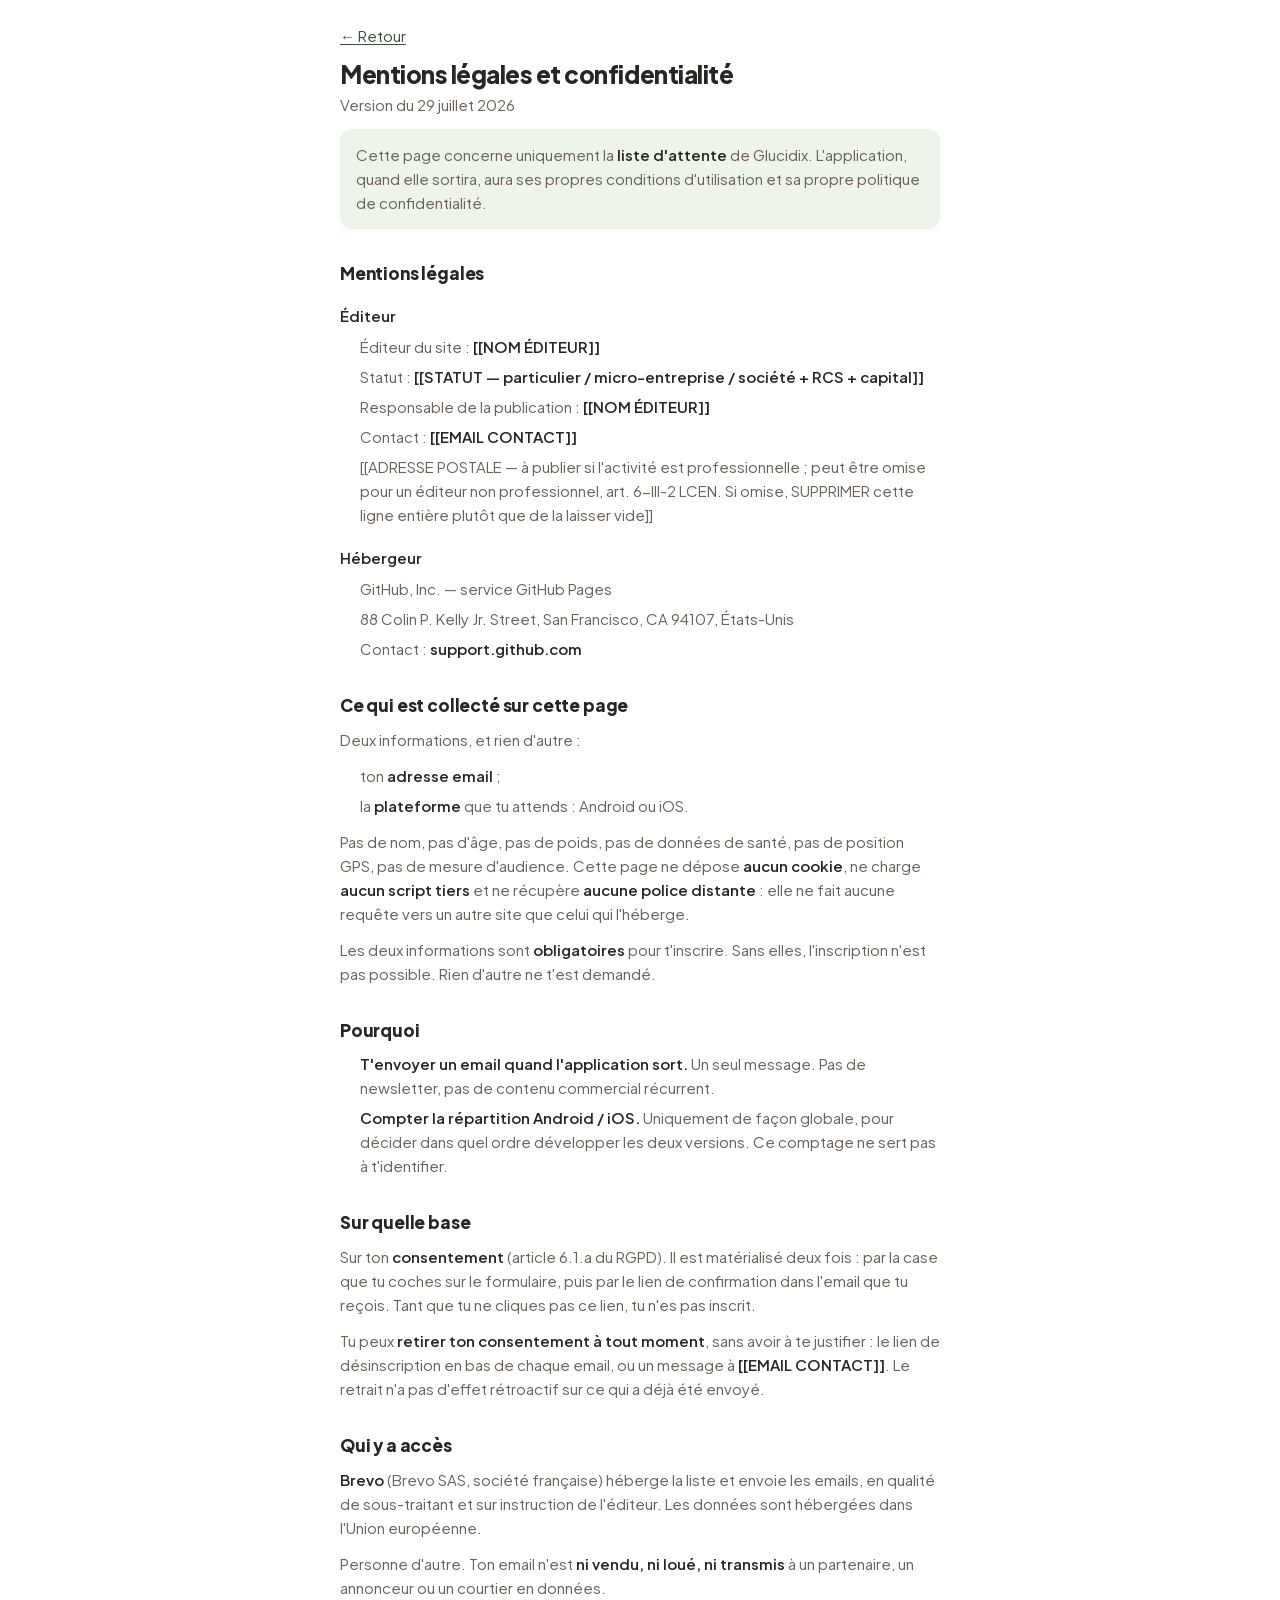
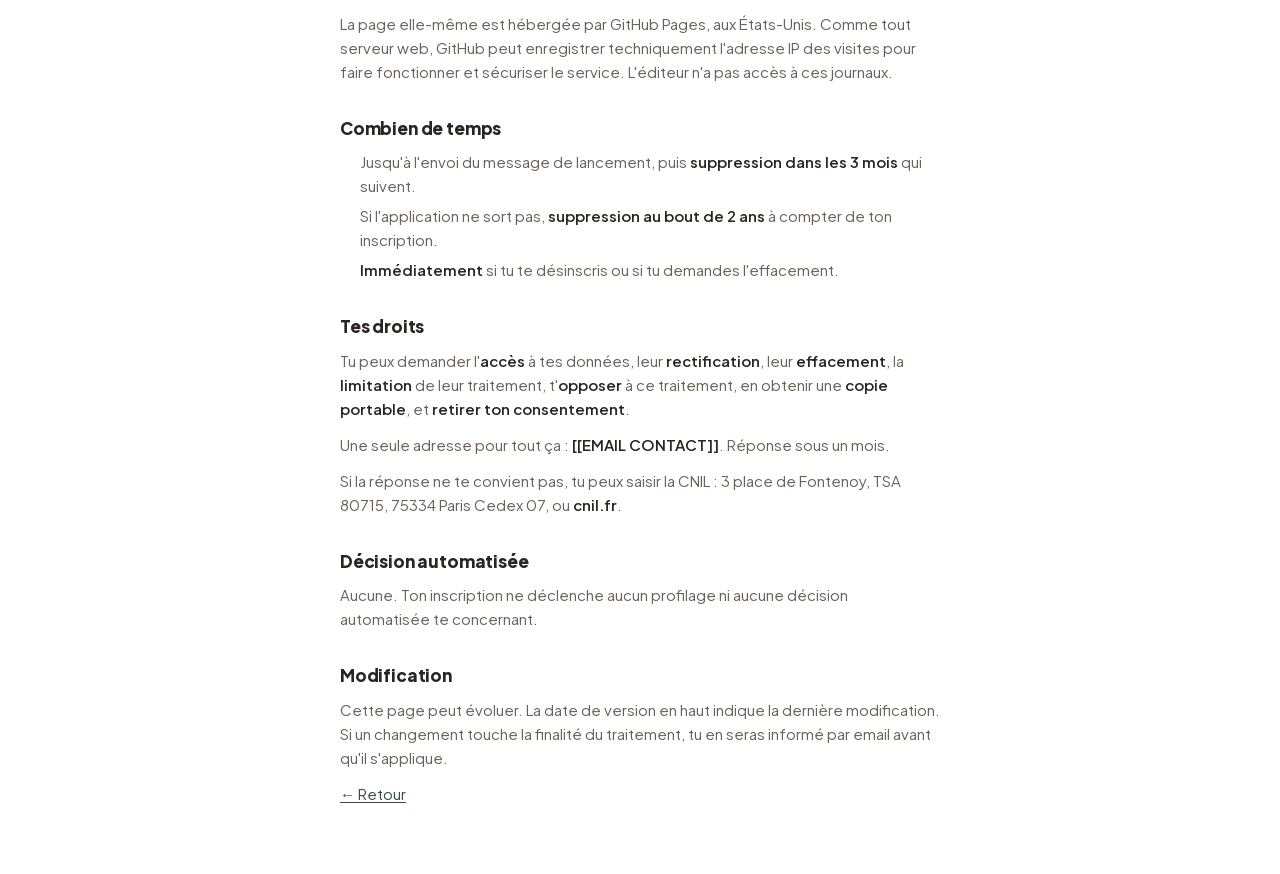
==== legal.html @ 0e7e0619 "GX-34-1 + GX-34-3 : squelette landing wishlist + page légale Page statique de liste d'attente (email" ====
<!DOCTYPE html>
<html lang="fr">
<head>
<meta charset="utf-8">
<meta name="viewport" content="width=device-width, initial-scale=1">
<title>Glucidix — Mentions légales et confidentialité</title>
<meta name="description" content="Mentions légales et information sur le traitement de ton email pour la liste d'attente Glucidix.">
<link rel="icon" href="favicon.svg" type="image/svg+xml">
<link rel="stylesheet" href="style.css">
</head>
<body>

<main class="doc">

  <p class="doc__back"><a href="index.html">&larr; Retour</a></p>

  <h1 class="doc__title">Mentions légales et confidentialité</h1>
  <p class="doc__date">Version du 29 juillet 2026</p>

  <p class="doc__intro">Cette page concerne uniquement la <strong>liste d'attente</strong> de Glucidix. L'application, quand elle sortira, aura ses propres conditions d'utilisation et sa propre politique de confidentialité.</p>

  <h2>Mentions légales</h2>

  <h3>Éditeur</h3>
  <ul>
    <li>Éditeur du site : <strong>[[NOM ÉDITEUR]]</strong></li>
    <li>Statut : <strong>[[STATUT — particulier / micro-entreprise / société + RCS + capital]]</strong></li>
    <li>Responsable de la publication : <strong>[[NOM ÉDITEUR]]</strong></li>
    <li>Contact : <strong>[[EMAIL CONTACT]]</strong></li>
    <li>[[ADRESSE POSTALE — à publier si l'activité est professionnelle ; peut être omise pour un éditeur non professionnel, art. 6-III-2 LCEN. Si omise, SUPPRIMER cette ligne entière plutôt que de la laisser vide]]</li>
  </ul>

  <h3>Hébergeur</h3>
  <ul>
    <li>GitHub, Inc. — service GitHub Pages</li>
    <li>88 Colin P. Kelly Jr. Street, San Francisco, CA 94107, États-Unis</li>
    <li>Contact : <span class="doc__nolink">support.github.com</span></li>
  </ul>

  <h2>Ce qui est collecté sur cette page</h2>

  <p>Deux informations, et rien d'autre :</p>
  <ul>
    <li>ton <strong>adresse email</strong> ;</li>
    <li>la <strong>plateforme</strong> que tu attends : Android ou iOS.</li>
  </ul>

  <p>Pas de nom, pas d'âge, pas de poids, pas de données de santé, pas de position GPS, pas de mesure d'audience. Cette page ne dépose <strong>aucun cookie</strong>, ne charge <strong>aucun script tiers</strong> et ne récupère <strong>aucune police distante</strong> : elle ne fait aucune requête vers un autre site que celui qui l'héberge.</p>

  <p>Les deux informations sont <strong>obligatoires</strong> pour t'inscrire. Sans elles, l'inscription n'est pas possible. Rien d'autre ne t'est demandé.</p>

  <h2>Pourquoi</h2>

  <ul>
    <li><strong>T'envoyer un email quand l'application sort.</strong> Un seul message. Pas de newsletter, pas de contenu commercial récurrent.</li>
    <li><strong>Compter la répartition Android / iOS.</strong> Uniquement de façon globale, pour décider dans quel ordre développer les deux versions. Ce comptage ne sert pas à t'identifier.</li>
  </ul>

  <h2>Sur quelle base</h2>

  <p>Sur ton <strong>consentement</strong> (article 6.1.a du RGPD). Il est matérialisé deux fois : par la case que tu coches sur le formulaire, puis par le lien de confirmation dans l'email que tu reçois. Tant que tu ne cliques pas ce lien, tu n'es pas inscrit.</p>

  <p>Tu peux <strong>retirer ton consentement à tout moment</strong>, sans avoir à te justifier : le lien de désinscription en bas de chaque email, ou un message à <strong>[[EMAIL CONTACT]]</strong>. Le retrait n'a pas d'effet rétroactif sur ce qui a déjà été envoyé.</p>

  <h2>Qui y a accès</h2>

  <p><strong>Brevo</strong> (Brevo SAS, société française) héberge la liste et envoie les emails, en qualité de sous-traitant et sur instruction de l'éditeur. Les données sont hébergées dans l'Union européenne.</p>

  <p>Personne d'autre. Ton email n'est <strong>ni vendu, ni loué, ni transmis</strong> à un partenaire, un annonceur ou un courtier en données.</p>

  <p>La page elle-même est hébergée par GitHub Pages, aux États-Unis. Comme tout serveur web, GitHub peut enregistrer techniquement l'adresse IP des visites pour faire fonctionner et sécuriser le service. L'éditeur n'a pas accès à ces journaux.</p>

  <h2>Combien de temps</h2>

  <ul>
    <li>Jusqu'à l'envoi du message de lancement, puis <strong>suppression dans les 3 mois</strong> qui suivent.</li>
    <li>Si l'application ne sort pas, <strong>suppression au bout de 2 ans</strong> à compter de ton inscription.</li>
    <li><strong>Immédiatement</strong> si tu te désinscris ou si tu demandes l'effacement.</li>
  </ul>

  <h2>Tes droits</h2>

  <p>Tu peux demander l'<strong>accès</strong> à tes données, leur <strong>rectification</strong>, leur <strong>effacement</strong>, la <strong>limitation</strong> de leur traitement, t'<strong>opposer</strong> à ce traitement, en obtenir une <strong>copie portable</strong>, et <strong>retirer ton consentement</strong>.</p>

  <p>Une seule adresse pour tout ça : <strong>[[EMAIL CONTACT]]</strong>. Réponse sous un mois.</p>

  <p>Si la réponse ne te convient pas, tu peux saisir la CNIL : 3 place de Fontenoy, TSA 80715, 75334 Paris Cedex 07, ou <span class="doc__nolink">cnil.fr</span>.</p>

  <h2>Décision automatisée</h2>

  <p>Aucune. Ton inscription ne déclenche aucun profilage ni aucune décision automatisée te concernant.</p>

  <h2>Modification</h2>

  <p>Cette page peut évoluer. La date de version en haut indique la dernière modification. Si un changement touche la finalité du traitement, tu en seras informé par email avant qu'il s'applique.</p>

  <p class="doc__back"><a href="index.html">&larr; Retour</a></p>

</main>

</body>
</html>
---- style.css ----
/* ==========================================================================
   Glucidix — landing statique (GX-34-1)
   Zéro dépendance, zéro requête sortante. Police locale dans fonts/.
   ========================================================================== */

@font-face {
  font-family: "Plus Jakarta Sans";
  src: url("fonts/plus-jakarta-sans-latin-var.woff2") format("woff2");
  font-weight: 100 900;
  font-style: normal;
  font-display: swap;
}

:root {
  /* Palette — valeurs figées, ne pas dévier */
  --bg: #FFFFFF;
  --surface-warm: #F5F6F5;
  --surface-sunken: #EFF1EF;
  --line: rgba(60, 40, 20, 0.06);
  --line-strong: rgba(60, 40, 20, 0.12);
  --ink: #2A2520;
  --ink-mute: #6B6157;
  --ink-faint: #9A9085;
  --accent: #6F9E6C;
  --accent-deep: #38503A;
  --accent-soft: #D6E7D2;
  --accent-wash: #EDF4EA;

  /* Rythme */
  --r-sm: 8px;
  --r-md: 12px;
  --r-lg: 16px;
  --gut: 20px;
  --maxw: 560px;
  --tap: 48px;

  --font: "Plus Jakarta Sans", -apple-system, BlinkMacSystemFont, "Segoe UI",
          Roboto, "Helvetica Neue", Arial, sans-serif;
}

/* --- Reset minimal ------------------------------------------------------- */

*, *::before, *::after { box-sizing: border-box; }

html { -webkit-text-size-adjust: 100%; }

body {
  margin: 0;
  background: var(--bg);
  color: var(--ink);
  font-family: var(--font);
  font-size: 16px;
  line-height: 1.45;
  font-weight: 400;
  -webkit-font-smoothing: antialiased;
}

h1, h2, h3, p, ul, fieldset, legend { margin: 0; padding: 0; }
ul { list-style: none; }
fieldset { border: 0; min-width: 0; }

a {
  color: var(--accent-deep);
  text-decoration: underline;
  text-underline-offset: 2px;
}

:focus-visible {
  outline: 2px solid var(--accent-deep);
  outline-offset: 2px;
  border-radius: 4px;
}

/* --- Layout -------------------------------------------------------------- */

.wrap {
  width: 100%;
  max-width: var(--maxw);
  margin: 0 auto;
  padding: 18px var(--gut) 40px;
}

/* --- Marque -------------------------------------------------------------- */

.brand {
  display: flex;
  align-items: center;
  gap: 10px;
  margin-bottom: 18px;
}

.brand__mark {
  width: 48px;
  height: 48px;
  flex: 0 0 auto;
  display: block;
}

.brand__word {
  font-size: 1.25rem;
  font-weight: 800;
  letter-spacing: -0.01em;
  color: var(--ink);
}

/* --- Hero ---------------------------------------------------------------- */

.hero__title {
  font-size: 1.6rem;
  line-height: 1.2;
  font-weight: 800;
  letter-spacing: -0.02em;
  margin-bottom: 18px;
  text-wrap: balance;
}

/* --- Formulaire ---------------------------------------------------------- */

.signup {
  display: flex;
  flex-direction: column;
  gap: 14px;
}

.field__label,
.platform__legend {
  display: block;
  font-size: 0.8125rem;
  font-weight: 600;
  color: var(--ink-mute);
  margin-bottom: 6px;
}

.field__input {
  width: 100%;
  min-height: var(--tap);
  padding: 12px 14px;
  font: inherit;
  color: var(--ink);
  background: var(--surface-warm);
  border: 1px solid var(--line-strong);
  border-radius: var(--r-md);
}

.field__input::placeholder { color: var(--ink-faint); }

.field__input:focus-visible {
  border-color: var(--accent);
  background: var(--bg);
}

/* Segments plateforme (radios natifs masqués, labels stylés) */

.segments {
  display: grid;
  grid-template-columns: 1fr 1fr;
  gap: 10px;
}

.segments__radio {
  position: absolute;
  width: 1px;
  height: 1px;
  margin: -1px;
  padding: 0;
  overflow: hidden;
  clip: rect(0 0 0 0);
  clip-path: inset(50%);
  white-space: nowrap;
  border: 0;
}

.segments__label {
  display: flex;
  align-items: center;
  justify-content: center;
  min-height: var(--tap);
  padding: 10px 12px;
  font-size: 0.9375rem;
  font-weight: 600;
  color: var(--ink);
  background: var(--surface-warm);
  border: 1px solid var(--line-strong);
  border-radius: var(--r-md);
  cursor: pointer;
  user-select: none;
}

.segments__radio:checked + .segments__label {
  background: var(--accent-wash);
  border-color: var(--accent-soft);
  box-shadow: inset 0 0 0 1px var(--accent-soft);
}

.segments__radio:focus-visible + .segments__label {
  outline: 2px solid var(--accent-deep);
  outline-offset: 2px;
}

/* Consentement */

/* Rangée à 44px mini : la cible tactile réelle est le <label> associé
   (for="consent"), qui occupe la largeur restante sur toute la hauteur.
   La case elle-même est à 24px = minimum WCAG 2.5.8 (AA).
   Ne pas repasser la case sous 24px. */

.consent {
  display: flex;
  align-items: center;
  gap: 10px;
  min-height: var(--tap);
  padding: 0;
}

.consent__box {
  flex: 0 0 auto;
  width: 24px;
  height: 24px;
  margin: 0;
  accent-color: var(--accent-deep);
}

/* Le <span> interne est INDISPENSABLE : sans lui, le texte et le lien
   deviennent deux items flex distincts et le lien se détache à droite. */

.consent__label {
  flex: 1 1 auto;
  display: flex;
  align-items: center;
  min-height: var(--tap);
  padding: 4px 0;
  font-size: 0.8125rem;
  line-height: 1.45;
  color: var(--ink-mute);
  cursor: pointer;
}

/* CTA */

.cta {
  width: 100%;
  min-height: var(--tap);
  padding: 13px 18px;
  font: inherit;
  /* 19px/800 = "texte large" WCAG (seuil 14pt gras) : blanc sur --accent
     donne 3,10:1, conforme AA à ce titre, et identique à l'app
     (Theme.kt : primary = AccentSage, onPrimary = Color.White).
     Ne pas descendre sous 1.1875rem ni sous 800 : le texte repasserait
     en "normal" où le seuil est 4,5:1 et le blanc échouerait. */
  font-size: 1.1875rem;
  font-weight: 800;
  line-height: 1.25;
  letter-spacing: -0.01em;
  color: var(--bg);
  background: var(--accent);
  border: 0;
  border-radius: var(--r-md);
  cursor: pointer;
  box-shadow: 0 1px 2px rgba(0, 0, 0, 0.08);
}

.cta:hover { background: var(--accent-deep); color: var(--bg); }
.cta:active { transform: translateY(1px); }

/* Zone de message (erreur / statut) — pilotée plus tard */

.formmsg {
  min-height: 1.2em;
  font-size: 0.8125rem;
  color: var(--ink-mute);
}

.formmsg:empty { min-height: 0; }

/* Bloc de confirmation — masqué par défaut, remplacera le formulaire */

.confirm {
  padding: 18px;
  background: var(--accent-wash);
  border: 1px solid var(--accent-soft);
  border-radius: var(--r-lg);
}

.confirm__text {
  font-size: 0.9375rem;
  font-weight: 600;
  color: var(--ink);
}

/* --- Bénéfices ----------------------------------------------------------- */

.benefits {
  margin-top: 40px;
  padding-top: 28px;
  border-top: 1px solid var(--line);
}

.benefits__title {
  font-size: 0.75rem;
  font-weight: 700;
  letter-spacing: 0.08em;
  text-transform: uppercase;
  color: var(--ink-mute);
  margin-bottom: 16px;
}

.benefits__list {
  display: flex;
  flex-direction: column;
  gap: 12px;
}

.benefit {
  padding: 14px 16px;
  background: var(--surface-sunken);
  border-radius: var(--r-md);
}

.benefit__title {
  font-size: 1rem;
  font-weight: 700;
  margin-bottom: 4px;
}

.benefit__text {
  font-size: 0.875rem;
  color: var(--ink-mute);
}

/* --- Pied de page -------------------------------------------------------- */

.foot {
  margin-top: 32px;
  padding-top: 16px;
  border-top: 1px solid var(--line);
}

.foot__line {
  font-size: 0.8125rem;
  color: var(--ink-mute);
}

/* --- Écrans plus larges (page de conversion, on ne s'étale pas) ---------- */

@media (min-width: 600px) {
  .wrap { padding-top: 48px; padding-bottom: 56px; }
  .hero__title { font-size: 2rem; }
  .benefits__list {
    flex-direction: row;
    gap: 10px;
  }
  .benefit { flex: 1 1 0; }
}

@media (prefers-reduced-motion: reduce) {
  .cta:active { transform: none; }
}

/* ── Page document (legal.html) ─────────────────────────────────────
   Même colonne que la landing. Aucun style inline, aucune ressource
   externe : la page légale respecte les mêmes invariants que index.html
   (0 requête sortante, 0 cookie), sinon elle contredirait son contenu. */

.doc {
  max-width: 40rem;
  margin: 0 auto;
  padding: 24px 20px 56px;
}

.doc__back {
  margin: 0 0 20px;
  font-size: 0.875rem;
}

.doc__back a {
  color: var(--accent-deep);
}

.doc__title {
  margin: 0 0 4px;
  font-size: 1.5rem;
  font-weight: 800;
  line-height: 1.2;
  letter-spacing: -0.02em;
  color: var(--ink);
}

.doc__date {
  margin: 0 0 20px;
  font-size: 0.8125rem;
  color: var(--ink-faint);
}

.doc__intro {
  margin: 0 0 28px;
  padding: 14px 16px;
  font-size: 0.9375rem;
  line-height: 1.55;
  color: var(--ink-mute);
  background: var(--accent-wash);
  border-radius: var(--r-md);
}

.doc h2 {
  margin: 32px 0 10px;
  font-size: 1.0625rem;
  font-weight: 800;
  letter-spacing: -0.01em;
  color: var(--ink);
}

.doc h3 {
  margin: 20px 0 8px;
  font-size: 0.9375rem;
  font-weight: 600;
  color: var(--ink);
}

.doc p,
.doc li {
  font-size: 0.9375rem;
  line-height: 1.6;
  color: var(--ink-mute);
}

.doc p {
  margin: 0 0 12px;
}

.doc ul {
  margin: 0 0 12px;
  padding-left: 20px;
}

.doc li {
  margin-bottom: 6px;
}

.doc strong {
  color: var(--ink);
  font-weight: 600;
}

.doc a {
  color: var(--accent-deep);
  text-decoration: underline;
  text-underline-offset: 2px;
}

/* Adresse citée en texte, volontairement pas cliquable : un lien
   sortant serait une requête vers un tiers au clic, et la page
   affirme n'en faire aucune. */

.doc__nolink {
  color: var(--ink);
  font-weight: 600;
  overflow-wrap: anywhere;
}
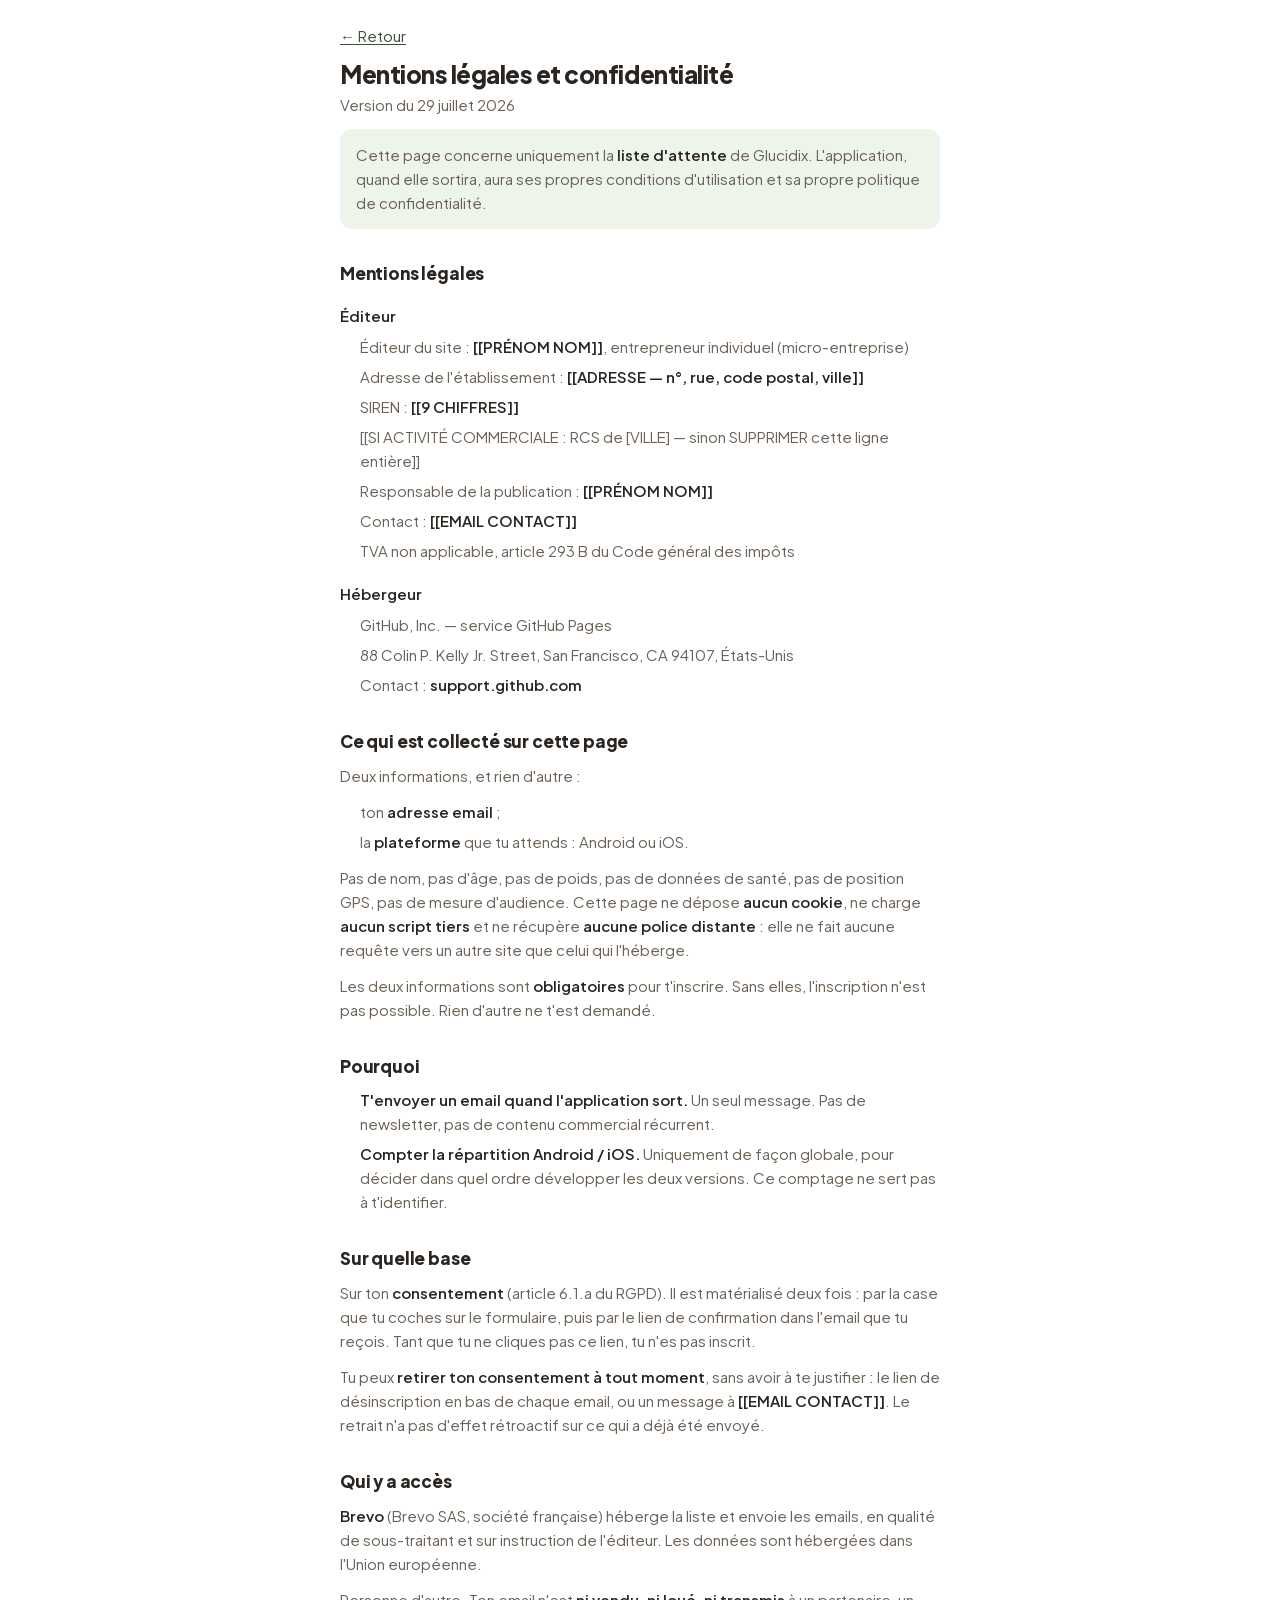
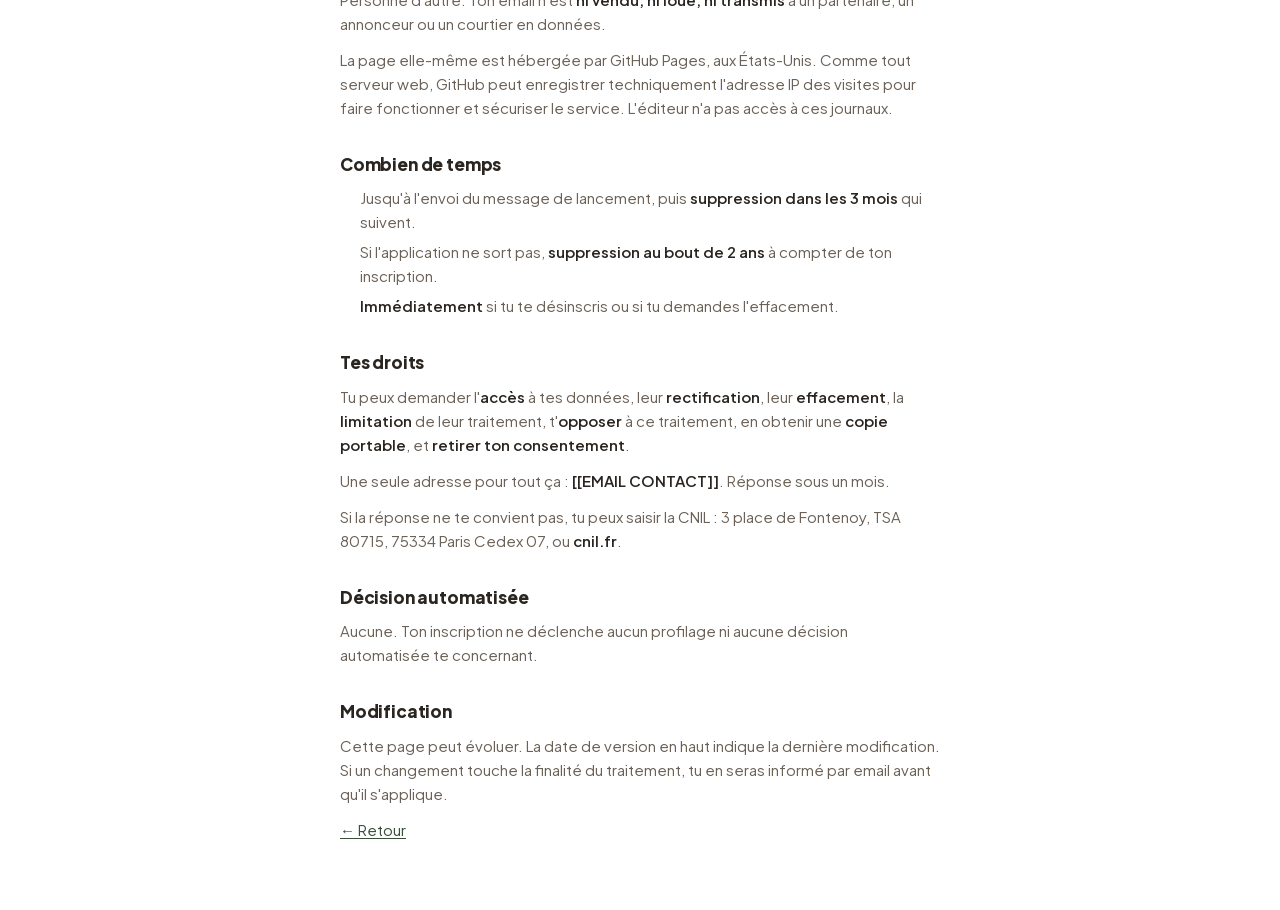
==== commit 92e70572: "GX-34-3 : mentions LCEN micro-entreprise + notice confidentialite wishlist Statut editeur arbitre : " ====
--- a/legal.html
+++ b/legal.html
@@ -23,11 +23,13 @@
 
   <h3>Éditeur</h3>
   <ul>
-    <li>Éditeur du site : <strong>[[NOM ÉDITEUR]]</strong></li>
-    <li>Statut : <strong>[[STATUT — particulier / micro-entreprise / société + RCS + capital]]</strong></li>
-    <li>Responsable de la publication : <strong>[[NOM ÉDITEUR]]</strong></li>
+    <li>Éditeur du site : <strong>[[PRÉNOM NOM]]</strong>, entrepreneur individuel (micro-entreprise)</li>
+    <li>Adresse de l'établissement : <strong>[[ADRESSE — n°, rue, code postal, ville]]</strong></li>
+    <li>SIREN : <strong>[[9 CHIFFRES]]</strong></li>
+    <li>[[SI ACTIVITÉ COMMERCIALE : RCS de [VILLE] — sinon SUPPRIMER cette ligne entière]]</li>
+    <li>Responsable de la publication : <strong>[[PRÉNOM NOM]]</strong></li>
     <li>Contact : <strong>[[EMAIL CONTACT]]</strong></li>
-    <li>[[ADRESSE POSTALE — à publier si l'activité est professionnelle ; peut être omise pour un éditeur non professionnel, art. 6-III-2 LCEN. Si omise, SUPPRIMER cette ligne entière plutôt que de la laisser vide]]</li>
+    <li>TVA non applicable, article 293 B du Code général des impôts</li>
   </ul>
 
   <h3>Hébergeur</h3>
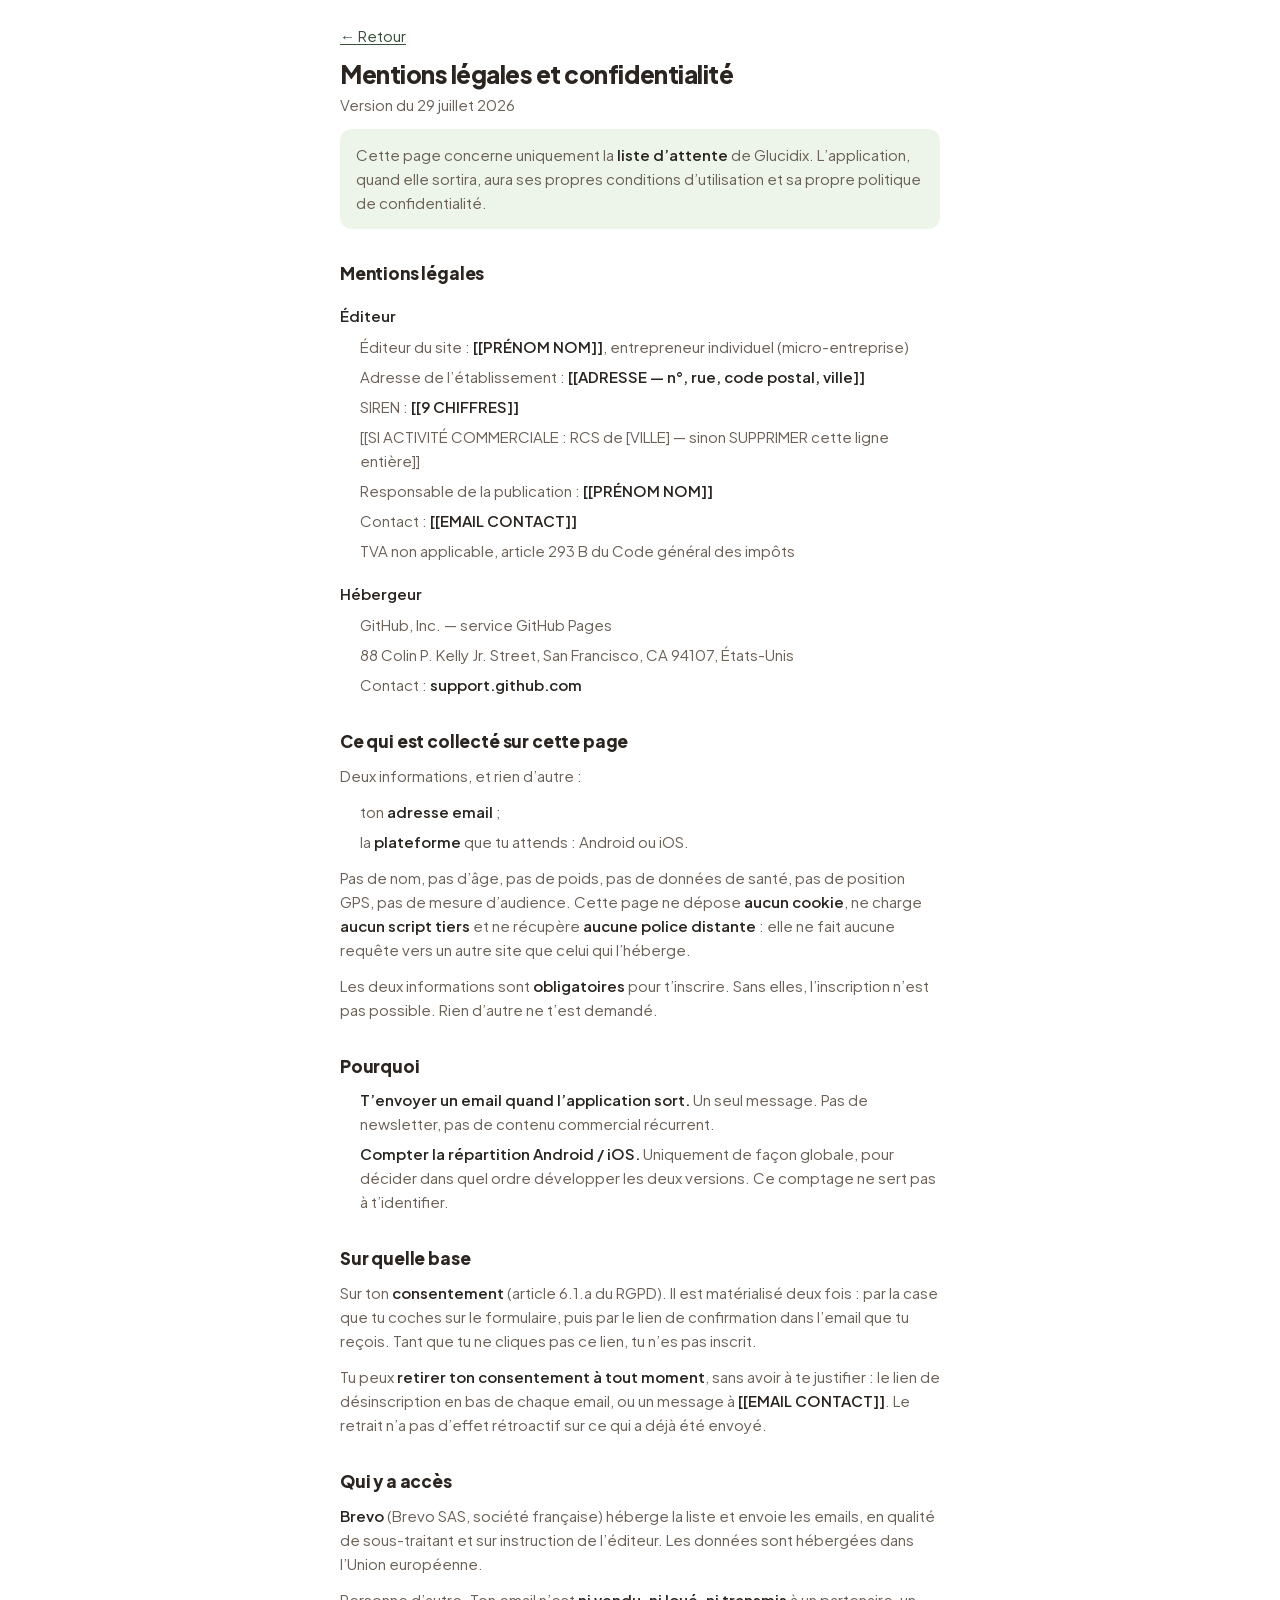
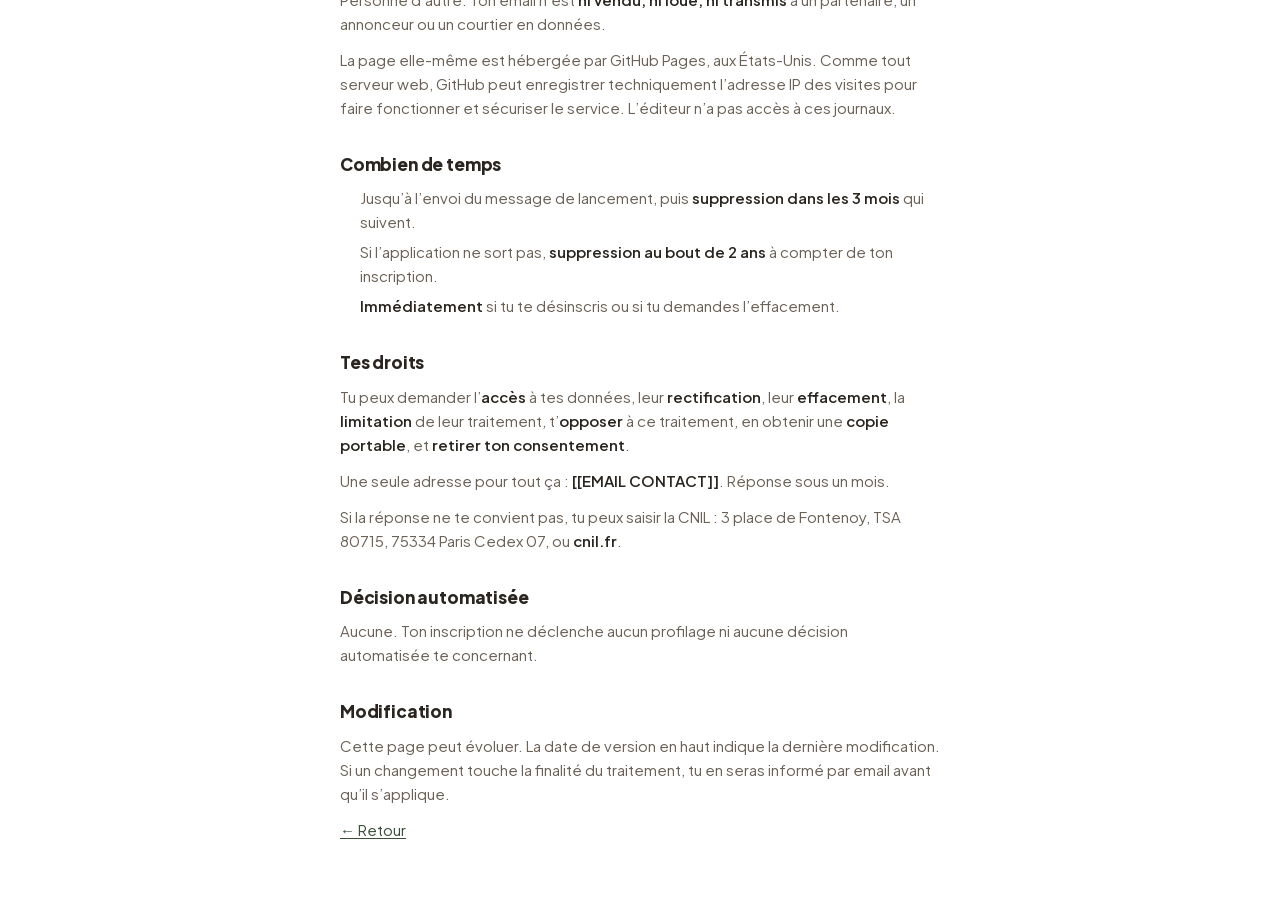
==== commit d2af4ea0: "GX-34-2 : copy minimale + apostrophes typographiques Copy ecrite en direct sur decision user (strict" ====
--- a/legal.html
+++ b/legal.html
@@ -4,7 +4,7 @@
 <meta charset="utf-8">
 <meta name="viewport" content="width=device-width, initial-scale=1">
 <title>Glucidix — Mentions légales et confidentialité</title>
-<meta name="description" content="Mentions légales et information sur le traitement de ton email pour la liste d'attente Glucidix.">
+<meta name="description" content="Mentions légales et information sur le traitement de ton email pour la liste d’attente Glucidix.">
 <link rel="icon" href="favicon.svg" type="image/svg+xml">
 <link rel="stylesheet" href="style.css">
 </head>
@@ -17,14 +17,14 @@
   <h1 class="doc__title">Mentions légales et confidentialité</h1>
   <p class="doc__date">Version du 29 juillet 2026</p>
 
-  <p class="doc__intro">Cette page concerne uniquement la <strong>liste d'attente</strong> de Glucidix. L'application, quand elle sortira, aura ses propres conditions d'utilisation et sa propre politique de confidentialité.</p>
+  <p class="doc__intro">Cette page concerne uniquement la <strong>liste d’attente</strong> de Glucidix. L’application, quand elle sortira, aura ses propres conditions d’utilisation et sa propre politique de confidentialité.</p>
 
   <h2>Mentions légales</h2>
 
   <h3>Éditeur</h3>
   <ul>
     <li>Éditeur du site : <strong>[[PRÉNOM NOM]]</strong>, entrepreneur individuel (micro-entreprise)</li>
-    <li>Adresse de l'établissement : <strong>[[ADRESSE — n°, rue, code postal, ville]]</strong></li>
+    <li>Adresse de l’établissement : <strong>[[ADRESSE — n°, rue, code postal, ville]]</strong></li>
     <li>SIREN : <strong>[[9 CHIFFRES]]</strong></li>
     <li>[[SI ACTIVITÉ COMMERCIALE : RCS de [VILLE] — sinon SUPPRIMER cette ligne entière]]</li>
     <li>Responsable de la publication : <strong>[[PRÉNOM NOM]]</strong></li>
@@ -41,48 +41,48 @@
 
   <h2>Ce qui est collecté sur cette page</h2>
 
-  <p>Deux informations, et rien d'autre :</p>
+  <p>Deux informations, et rien d’autre :</p>
   <ul>
     <li>ton <strong>adresse email</strong> ;</li>
     <li>la <strong>plateforme</strong> que tu attends : Android ou iOS.</li>
   </ul>
 
-  <p>Pas de nom, pas d'âge, pas de poids, pas de données de santé, pas de position GPS, pas de mesure d'audience. Cette page ne dépose <strong>aucun cookie</strong>, ne charge <strong>aucun script tiers</strong> et ne récupère <strong>aucune police distante</strong> : elle ne fait aucune requête vers un autre site que celui qui l'héberge.</p>
+  <p>Pas de nom, pas d’âge, pas de poids, pas de données de santé, pas de position GPS, pas de mesure d’audience. Cette page ne dépose <strong>aucun cookie</strong>, ne charge <strong>aucun script tiers</strong> et ne récupère <strong>aucune police distante</strong> : elle ne fait aucune requête vers un autre site que celui qui l’héberge.</p>
 
-  <p>Les deux informations sont <strong>obligatoires</strong> pour t'inscrire. Sans elles, l'inscription n'est pas possible. Rien d'autre ne t'est demandé.</p>
+  <p>Les deux informations sont <strong>obligatoires</strong> pour t’inscrire. Sans elles, l’inscription n’est pas possible. Rien d’autre ne t’est demandé.</p>
 
   <h2>Pourquoi</h2>
 
   <ul>
-    <li><strong>T'envoyer un email quand l'application sort.</strong> Un seul message. Pas de newsletter, pas de contenu commercial récurrent.</li>
-    <li><strong>Compter la répartition Android / iOS.</strong> Uniquement de façon globale, pour décider dans quel ordre développer les deux versions. Ce comptage ne sert pas à t'identifier.</li>
+    <li><strong>T’envoyer un email quand l’application sort.</strong> Un seul message. Pas de newsletter, pas de contenu commercial récurrent.</li>
+    <li><strong>Compter la répartition Android / iOS.</strong> Uniquement de façon globale, pour décider dans quel ordre développer les deux versions. Ce comptage ne sert pas à t’identifier.</li>
   </ul>
 
   <h2>Sur quelle base</h2>
 
-  <p>Sur ton <strong>consentement</strong> (article 6.1.a du RGPD). Il est matérialisé deux fois : par la case que tu coches sur le formulaire, puis par le lien de confirmation dans l'email que tu reçois. Tant que tu ne cliques pas ce lien, tu n'es pas inscrit.</p>
+  <p>Sur ton <strong>consentement</strong> (article 6.1.a du RGPD). Il est matérialisé deux fois : par la case que tu coches sur le formulaire, puis par le lien de confirmation dans l’email que tu reçois. Tant que tu ne cliques pas ce lien, tu n’es pas inscrit.</p>
 
-  <p>Tu peux <strong>retirer ton consentement à tout moment</strong>, sans avoir à te justifier : le lien de désinscription en bas de chaque email, ou un message à <strong>[[EMAIL CONTACT]]</strong>. Le retrait n'a pas d'effet rétroactif sur ce qui a déjà été envoyé.</p>
+  <p>Tu peux <strong>retirer ton consentement à tout moment</strong>, sans avoir à te justifier : le lien de désinscription en bas de chaque email, ou un message à <strong>[[EMAIL CONTACT]]</strong>. Le retrait n’a pas d’effet rétroactif sur ce qui a déjà été envoyé.</p>
 
   <h2>Qui y a accès</h2>
 
-  <p><strong>Brevo</strong> (Brevo SAS, société française) héberge la liste et envoie les emails, en qualité de sous-traitant et sur instruction de l'éditeur. Les données sont hébergées dans l'Union européenne.</p>
+  <p><strong>Brevo</strong> (Brevo SAS, société française) héberge la liste et envoie les emails, en qualité de sous-traitant et sur instruction de l’éditeur. Les données sont hébergées dans l’Union européenne.</p>
 
-  <p>Personne d'autre. Ton email n'est <strong>ni vendu, ni loué, ni transmis</strong> à un partenaire, un annonceur ou un courtier en données.</p>
+  <p>Personne d’autre. Ton email n’est <strong>ni vendu, ni loué, ni transmis</strong> à un partenaire, un annonceur ou un courtier en données.</p>
 
-  <p>La page elle-même est hébergée par GitHub Pages, aux États-Unis. Comme tout serveur web, GitHub peut enregistrer techniquement l'adresse IP des visites pour faire fonctionner et sécuriser le service. L'éditeur n'a pas accès à ces journaux.</p>
+  <p>La page elle-même est hébergée par GitHub Pages, aux États-Unis. Comme tout serveur web, GitHub peut enregistrer techniquement l’adresse IP des visites pour faire fonctionner et sécuriser le service. L’éditeur n’a pas accès à ces journaux.</p>
 
   <h2>Combien de temps</h2>
 
   <ul>
-    <li>Jusqu'à l'envoi du message de lancement, puis <strong>suppression dans les 3 mois</strong> qui suivent.</li>
-    <li>Si l'application ne sort pas, <strong>suppression au bout de 2 ans</strong> à compter de ton inscription.</li>
-    <li><strong>Immédiatement</strong> si tu te désinscris ou si tu demandes l'effacement.</li>
+    <li>Jusqu’à l’envoi du message de lancement, puis <strong>suppression dans les 3 mois</strong> qui suivent.</li>
+    <li>Si l’application ne sort pas, <strong>suppression au bout de 2 ans</strong> à compter de ton inscription.</li>
+    <li><strong>Immédiatement</strong> si tu te désinscris ou si tu demandes l’effacement.</li>
   </ul>
 
   <h2>Tes droits</h2>
 
-  <p>Tu peux demander l'<strong>accès</strong> à tes données, leur <strong>rectification</strong>, leur <strong>effacement</strong>, la <strong>limitation</strong> de leur traitement, t'<strong>opposer</strong> à ce traitement, en obtenir une <strong>copie portable</strong>, et <strong>retirer ton consentement</strong>.</p>
+  <p>Tu peux demander l’<strong>accès</strong> à tes données, leur <strong>rectification</strong>, leur <strong>effacement</strong>, la <strong>limitation</strong> de leur traitement, t’<strong>opposer</strong> à ce traitement, en obtenir une <strong>copie portable</strong>, et <strong>retirer ton consentement</strong>.</p>
 
   <p>Une seule adresse pour tout ça : <strong>[[EMAIL CONTACT]]</strong>. Réponse sous un mois.</p>
 
@@ -94,7 +94,7 @@
 
   <h2>Modification</h2>
 
-  <p>Cette page peut évoluer. La date de version en haut indique la dernière modification. Si un changement touche la finalité du traitement, tu en seras informé par email avant qu'il s'applique.</p>
+  <p>Cette page peut évoluer. La date de version en haut indique la dernière modification. Si un changement touche la finalité du traitement, tu en seras informé par email avant qu’il s’applique.</p>
 
   <p class="doc__back"><a href="index.html">&larr; Retour</a></p>
 
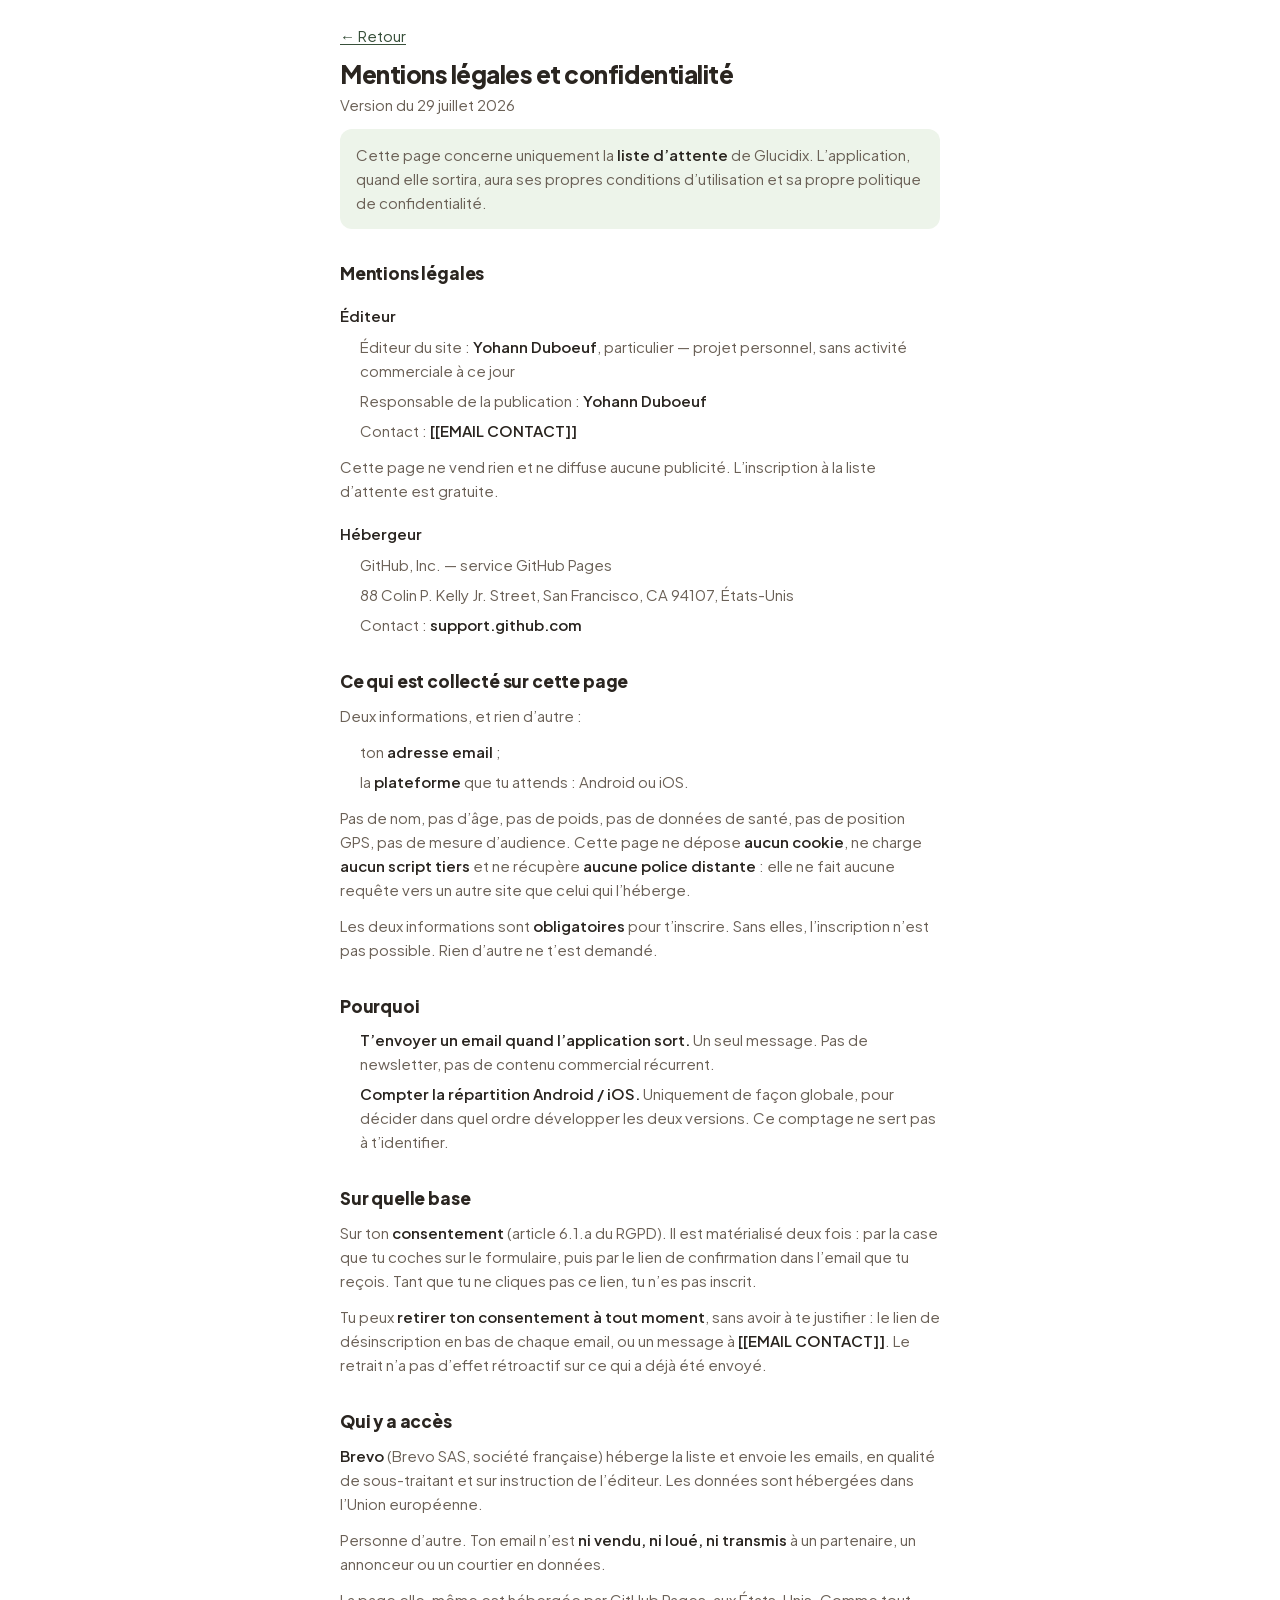
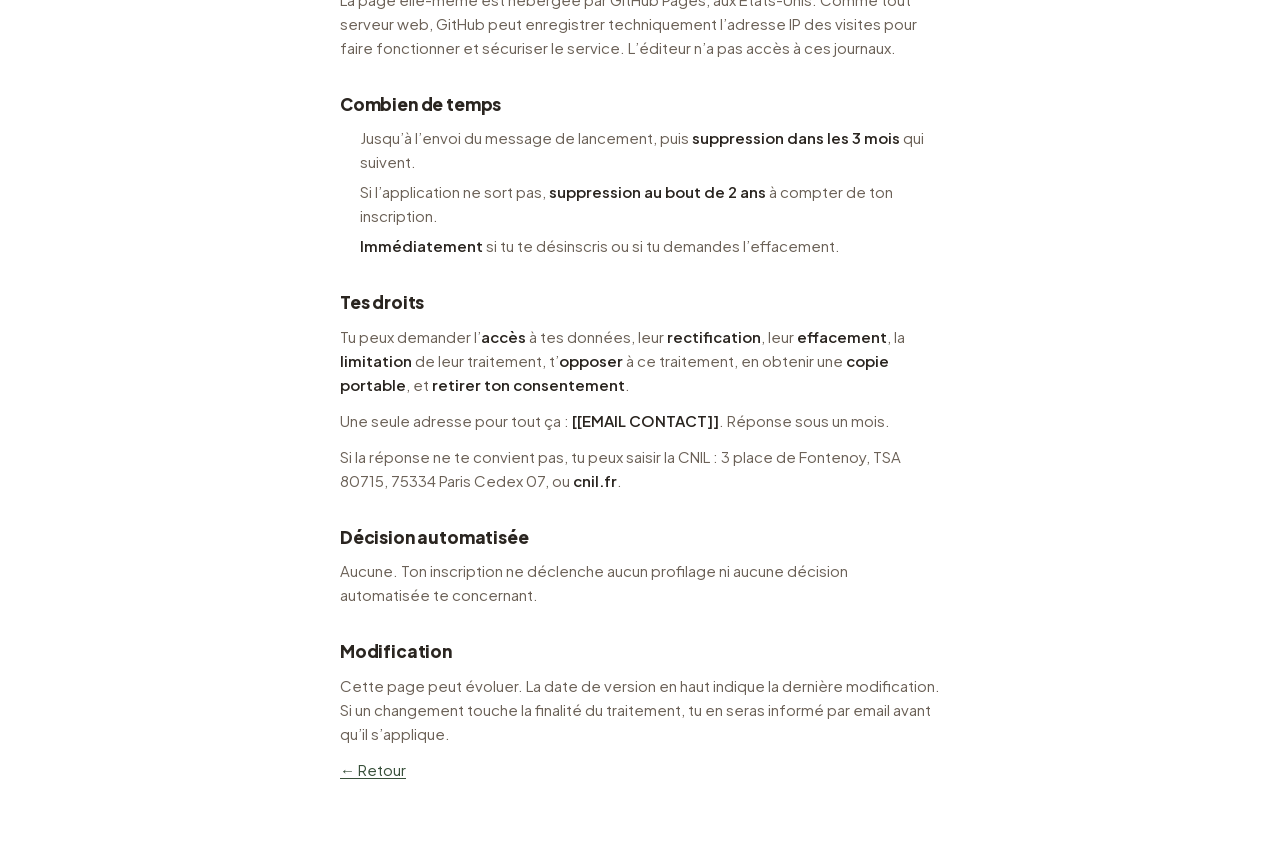
==== commit fe56bc6e: "GX-34-3 : statut editeur = particulier, pas micro-entreprise Precision user : la micro-entreprise n'" ====
--- a/legal.html
+++ b/legal.html
@@ -23,14 +23,12 @@
 
   <h3>Éditeur</h3>
   <ul>
-    <li>Éditeur du site : <strong>[[PRÉNOM NOM]]</strong>, entrepreneur individuel (micro-entreprise)</li>
-    <li>Adresse de l’établissement : <strong>[[ADRESSE — n°, rue, code postal, ville]]</strong></li>
-    <li>SIREN : <strong>[[9 CHIFFRES]]</strong></li>
-    <li>[[SI ACTIVITÉ COMMERCIALE : RCS de [VILLE] — sinon SUPPRIMER cette ligne entière]]</li>
-    <li>Responsable de la publication : <strong>[[PRÉNOM NOM]]</strong></li>
+    <li>Éditeur du site : <strong>Yohann Duboeuf</strong>, particulier — projet personnel, sans activité commerciale à ce jour</li>
+    <li>Responsable de la publication : <strong>Yohann Duboeuf</strong></li>
     <li>Contact : <strong>[[EMAIL CONTACT]]</strong></li>
-    <li>TVA non applicable, article 293 B du Code général des impôts</li>
   </ul>
+
+  <p>Cette page ne vend rien et ne diffuse aucune publicité. L’inscription à la liste d’attente est gratuite.</p>
 
   <h3>Hébergeur</h3>
   <ul>
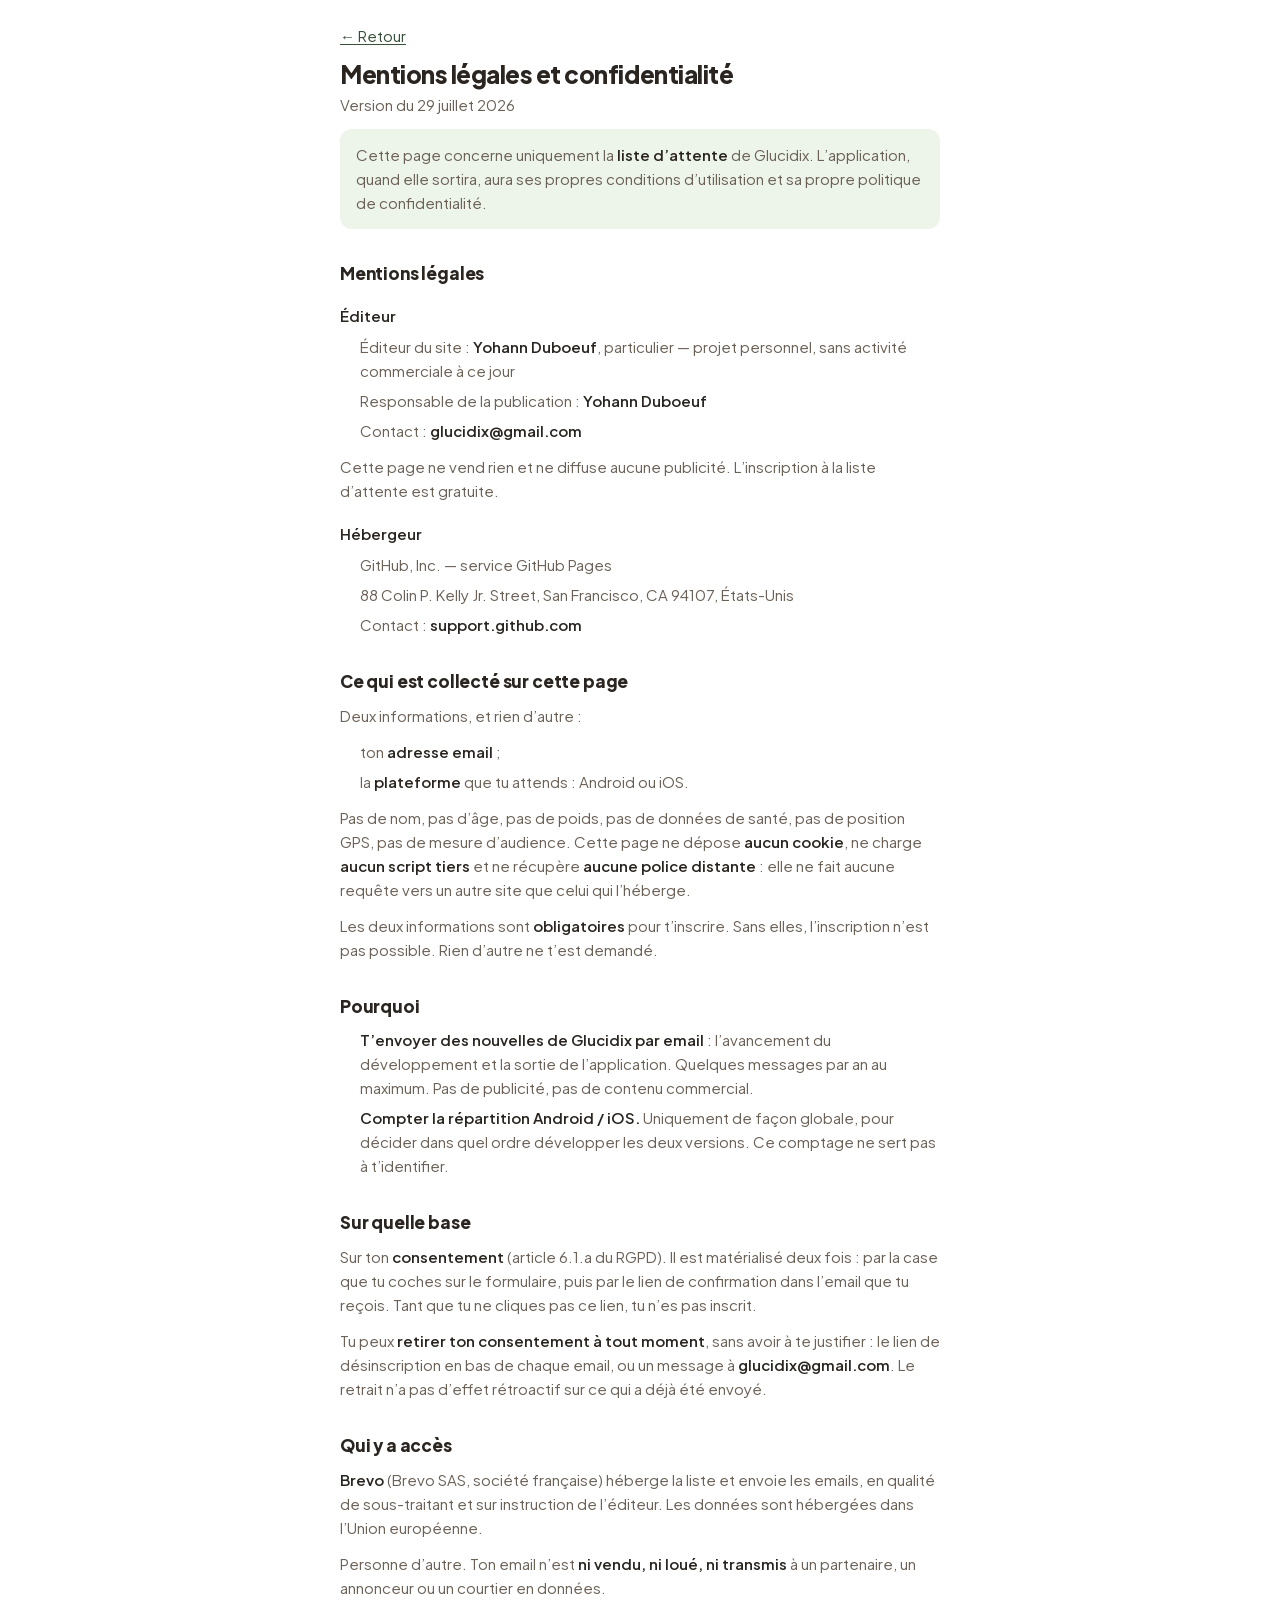
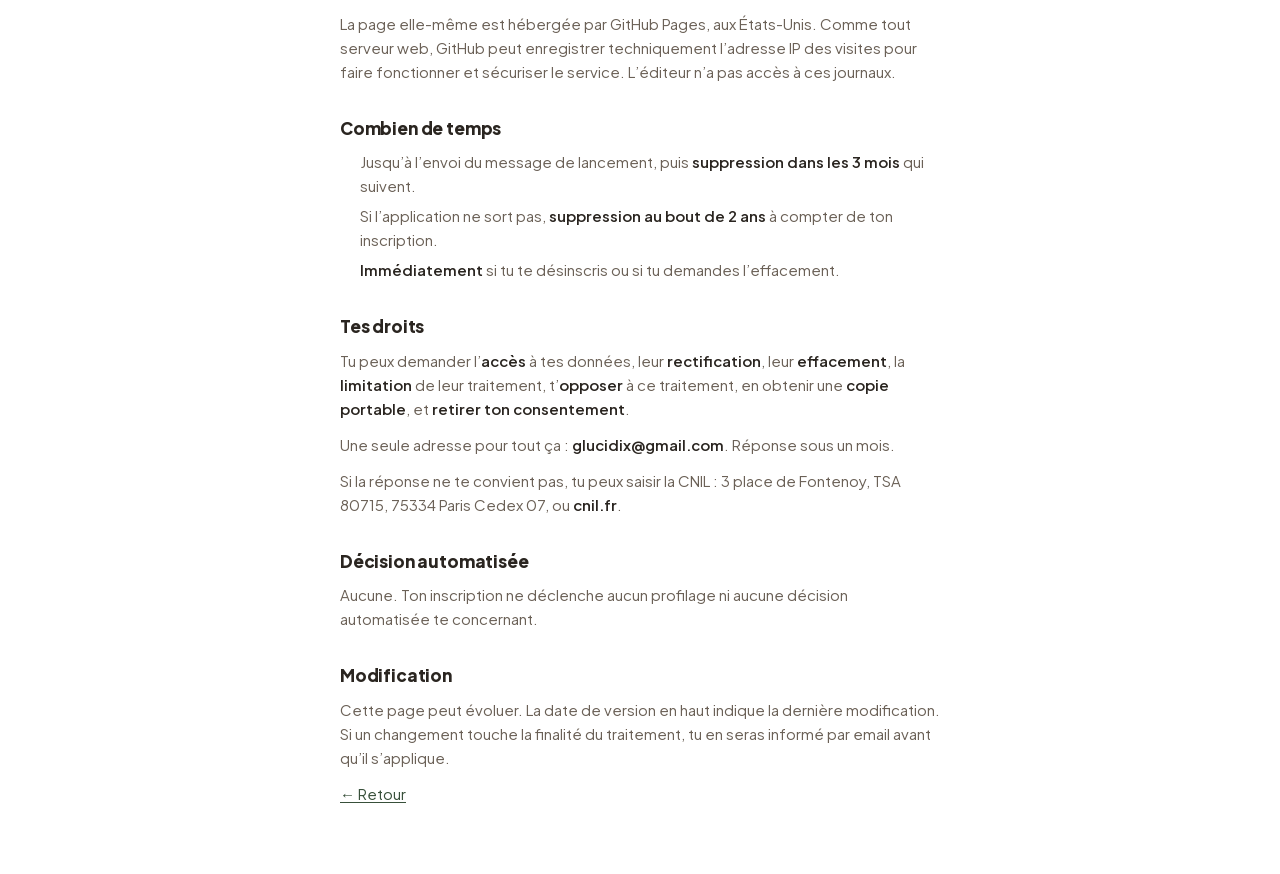
==== commit d53ceefb: "GX-34-3 : email de contact + perimetre de consentement corrige Contact : glucidix@gmail.com (adresse" ====
--- a/legal.html
+++ b/legal.html
@@ -25,7 +25,7 @@
   <ul>
     <li>Éditeur du site : <strong>Yohann Duboeuf</strong>, particulier — projet personnel, sans activité commerciale à ce jour</li>
     <li>Responsable de la publication : <strong>Yohann Duboeuf</strong></li>
-    <li>Contact : <strong>[[EMAIL CONTACT]]</strong></li>
+    <li>Contact : <strong>glucidix@gmail.com</strong></li>
   </ul>
 
   <p>Cette page ne vend rien et ne diffuse aucune publicité. L’inscription à la liste d’attente est gratuite.</p>
@@ -52,7 +52,7 @@
   <h2>Pourquoi</h2>
 
   <ul>
-    <li><strong>T’envoyer un email quand l’application sort.</strong> Un seul message. Pas de newsletter, pas de contenu commercial récurrent.</li>
+    <li><strong>T’envoyer des nouvelles de Glucidix par email</strong> : l’avancement du développement et la sortie de l’application. Quelques messages par an au maximum. Pas de publicité, pas de contenu commercial.</li>
     <li><strong>Compter la répartition Android / iOS.</strong> Uniquement de façon globale, pour décider dans quel ordre développer les deux versions. Ce comptage ne sert pas à t’identifier.</li>
   </ul>
 
@@ -60,7 +60,7 @@
 
   <p>Sur ton <strong>consentement</strong> (article 6.1.a du RGPD). Il est matérialisé deux fois : par la case que tu coches sur le formulaire, puis par le lien de confirmation dans l’email que tu reçois. Tant que tu ne cliques pas ce lien, tu n’es pas inscrit.</p>
 
-  <p>Tu peux <strong>retirer ton consentement à tout moment</strong>, sans avoir à te justifier : le lien de désinscription en bas de chaque email, ou un message à <strong>[[EMAIL CONTACT]]</strong>. Le retrait n’a pas d’effet rétroactif sur ce qui a déjà été envoyé.</p>
+  <p>Tu peux <strong>retirer ton consentement à tout moment</strong>, sans avoir à te justifier : le lien de désinscription en bas de chaque email, ou un message à <strong>glucidix@gmail.com</strong>. Le retrait n’a pas d’effet rétroactif sur ce qui a déjà été envoyé.</p>
 
   <h2>Qui y a accès</h2>
 
@@ -82,7 +82,7 @@
 
   <p>Tu peux demander l’<strong>accès</strong> à tes données, leur <strong>rectification</strong>, leur <strong>effacement</strong>, la <strong>limitation</strong> de leur traitement, t’<strong>opposer</strong> à ce traitement, en obtenir une <strong>copie portable</strong>, et <strong>retirer ton consentement</strong>.</p>
 
-  <p>Une seule adresse pour tout ça : <strong>[[EMAIL CONTACT]]</strong>. Réponse sous un mois.</p>
+  <p>Une seule adresse pour tout ça : <strong>glucidix@gmail.com</strong>. Réponse sous un mois.</p>
 
   <p>Si la réponse ne te convient pas, tu peux saisir la CNIL : 3 place de Fontenoy, TSA 80715, 75334 Paris Cedex 07, ou <span class="doc__nolink">cnil.fr</span>.</p>
 
